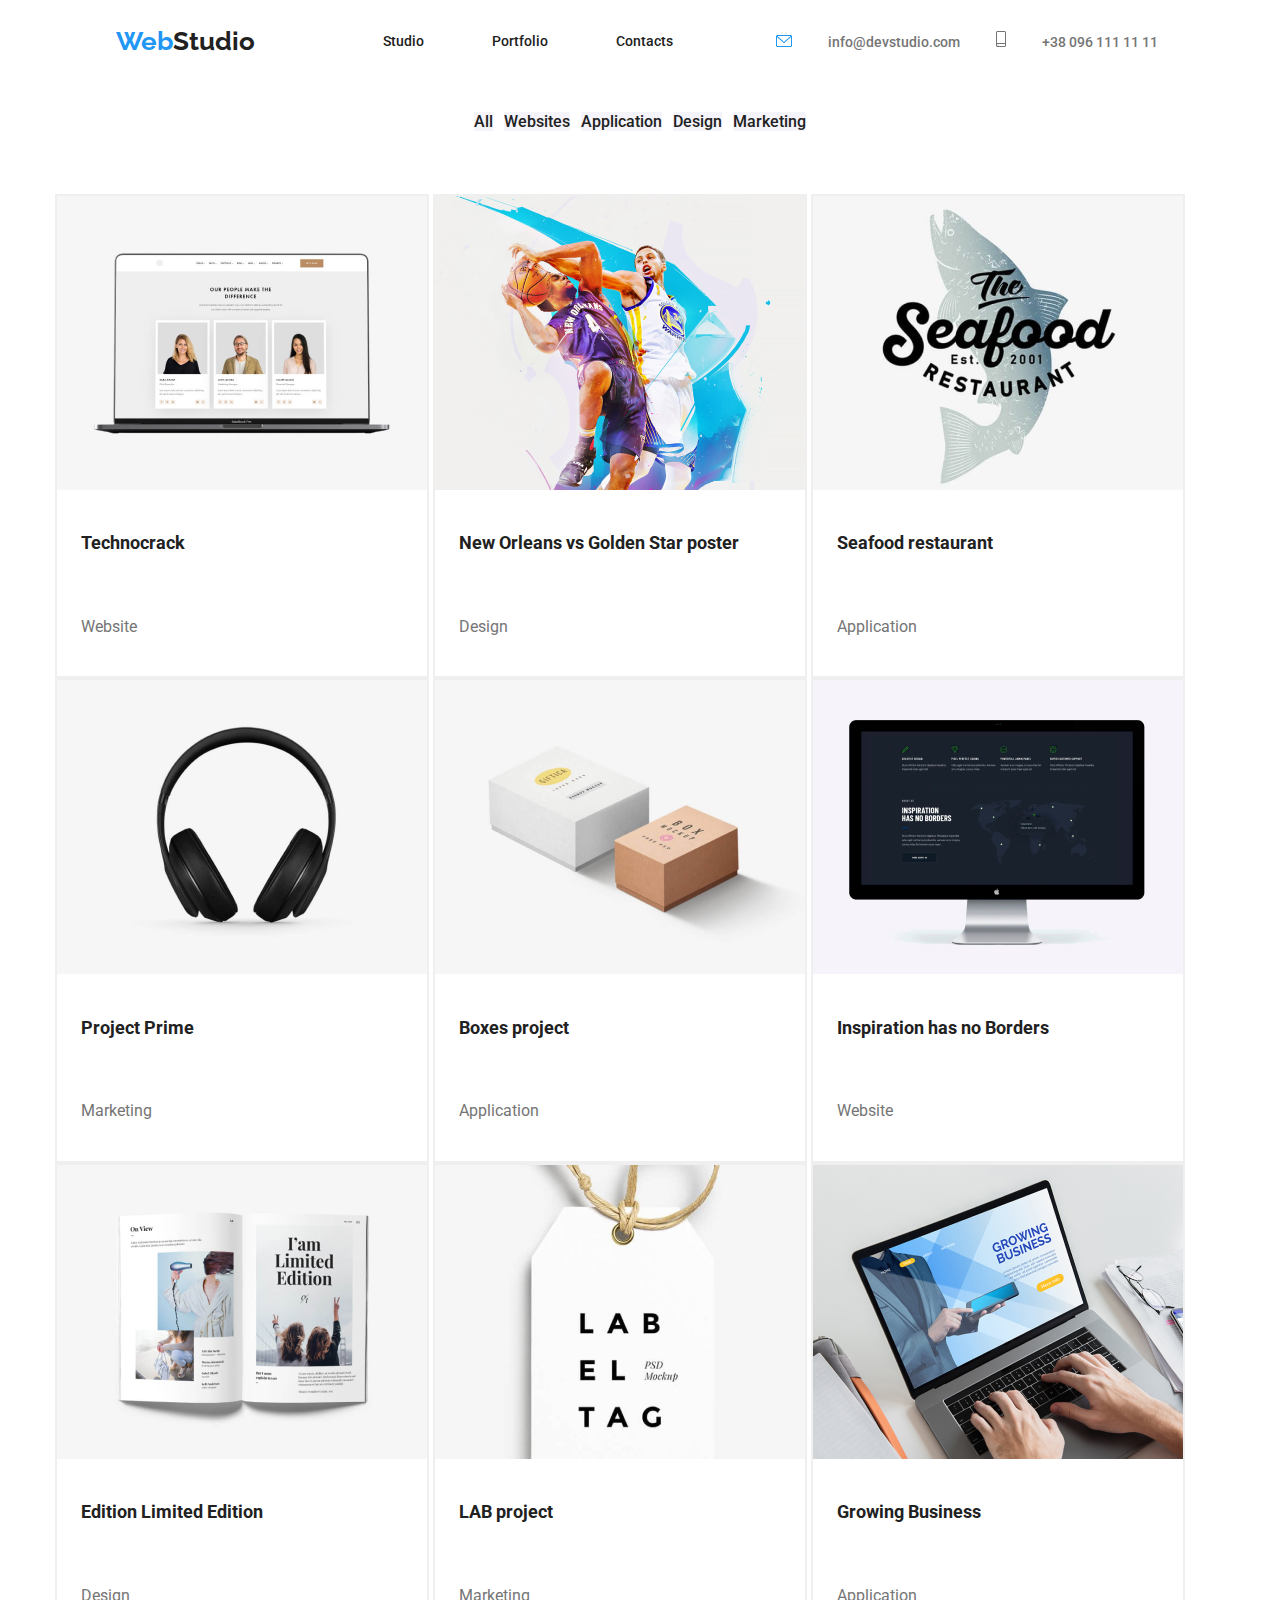
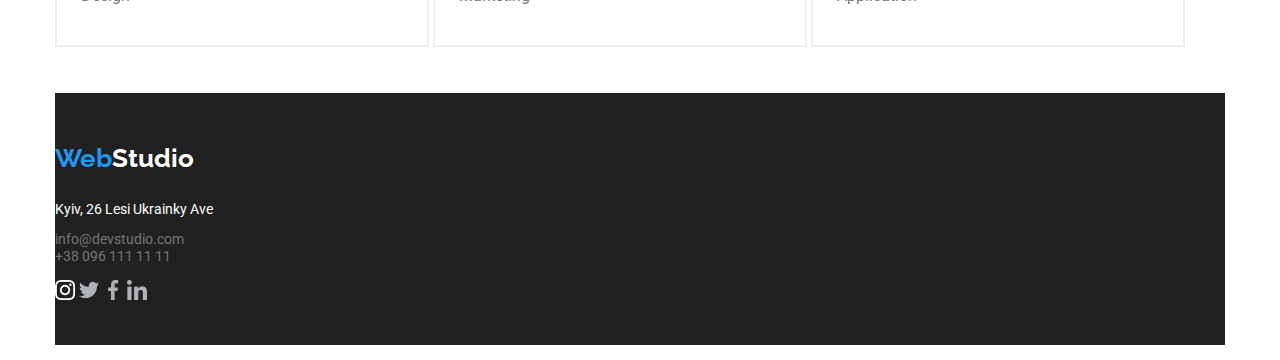
==== porfolio.html @ 320491c6 "updated" ====
<!DOCTYPE html>
<html lang="en">
    <head>
        <title>WebStudio</title>
        <link rel="stylesheet" href="https://cdnjs.cloudflare.com/ajax/libs/modern-normalize/2.0.0/modern-normalize.min.css">
        <link rel="stylesheet" href="./reset.css">
        <link rel="stylesheet" href="./style.css">
        <link rel="preconnect" href="https://fonts.googleapis.com">
        <link rel="preconnect" href="https://fonts.gstatic.com" crossorigin>
        <link href="https://fonts.googleapis.com/css2?family=Raleway:wght@700&family=Roboto:wght@500&display=swap" rel="stylesheet">
    </head>
    <body>
        <div class="container">
        <header class="header">
            <a href="./index.html" class="main-link">Web<span class="ingredient">Studio</span></a>
            <nav class="header-nav">
                <ul class="nav-list">
                    <li class="nav-item">
                        <a href="./index.html" class="nav-link">Studio</a>
                    </li>
                    <li class="nav-item">
                        <a href="./porfolio.html" class="nav-link">Portfolio</a>
                    </li>
                    <li class="nav-item">
                        <a href="#" class="nav-link">Contacts</a>
                    </li>
                </ul>
            </nav>
            <ul class="header-list">
                <li class="list-item">
                    <img src="./images/envelope(hover).png" alt="an envelope" class="info-image">
                    <a href="#" class="list-link">info@devstudio.com</a>
                </li>
                <li class="list-item"> 
                    <img src="./images/smartphone.png" alt="a smartphone" class="info-image">
                    <a href="#" class="list-link">+38 096 111 11 11</a>
                </li>
            </ul>
        </header>
    </div>
        <main class="gallery">
            <div class="container">
            <section class="gallery-section">
                <ul class="gallery-list">
                    <li class="gallery-item">
                        <a href="#" class="gallery-link">All</a>
                    </li>
                    <li class="gallery-item">
                        <a href="#" class="gallery-link">Websites</a>
                    </li>
                    <li class="gallery-item">
                        <a href="#" class="gallery-link">Application</a>
                    </li>
                    <li class="gallery-item">
                        <a href="#" class="gallery-link">Design</a>
                    </li>
                    <li class="gallery-item">
                        <a href="#" class="gallery-link">Marketing</a>
                    </li>
                </ul>
            </section>
        </div>
        <div class="container">
            <section class="second-gallery-section">
                <ul class="second-gallery-list">
                    <li class="second-gallery-item">
                    <img src="./images/img.jpg" alt="Technocrack" class="gallery-photo">
                    <h2 class="gallery-title">Technocrack</h2>
                    <p class="gallery-paragraph">Website</p>
                    </li>
                    <li class="second-gallery-item">
                    <img src="./images/img(1).jpg" alt="New Orleans vs Golden Star poster" class="gallery-photo">
                    <h2 class="gallery-title">New Orleans vs Golden Star poster</h2>
                    <p class="gallery-paragraph">Design</p>
                    </li>
                    <li class="second-gallery-item">
                    <img src="./images/img(2).jpg" alt="Seafood restaurant" class="gallery-photo">
                    <h2 class="gallery-title">Seafood restaurant</h2>
                    <p class="gallery-paragraph">Application</p>
                    </li>
                    <li class="second-gallery-item">
                        <img src="./images/img(3).jpg" alt="Project Prime" class="gallery-photo">
                        <h2 class="gallery-title">Project Prime</h2>
                        <p class="gallery-paragraph">Marketing</p>
                    </li>
                    <li class="second-gallery-item">
                        <img src="./images/img(4).jpg" alt="Boxes project" class="gallery-photo">
                        <h2 class="gallery-title">Boxes project</h2>
                        <p class="gallery-paragraph">Application</p>
                    </li>
                    <li class="second-gallery-item">
                        <img src="./images/img(5).jpg" alt="Inspiration has no Borders" class="gallery-photo">
                        <h2 class="gallery-title">Inspiration has no Borders</h2>
                        <p class="gallery-paragraph">Website</p>
                    </li>
                    <li class="second-gallery-item">
                        <img src="./images/img(6).jpg" alt="Edition Limited Edition" class="gallery-photo">
                        <h2 class="gallery-title">Edition Limited Edition</h2>
                        <p class="gallery-paragraph">Design</p>
                    </li>
                    <li class="second-gallery-item">
                        <img src="./images/img(7).jpg" alt="LAB project" class="gallery-photo">
                        <h2 class="gallery-title">LAB project</h2>
                        <p class="gallery-paragraph">Marketing</p>
                    </li>
                    <li class="second-gallery-item">
                        <img src="./images/img(8).jpg" alt="Growing Business" class="gallery-photo">
                        <h2 class="gallery-title">Growing Business</h2>
                        <p class="gallery-paragraph">Application</p>
                    </li>
                </ul>
            </section>
        </div>
        </main>
        <div class="container">
        <footer class="footer">
            <a href="#" class="main-footer-link"><span class="footer-ingredient">Web</span>Studio</a>
        <address class="footer-address">
        <ul class="footer-list">
            <li class="footer-item">
                <p class="footer-paragraph">Kyiv, 26 Lesi Ukrainky Ave</p>
            </li>
            <li class="footer-item">
                <a href="#" class="footer-link">info@devstudio.com</a>
            </li>
            <li class="footer-item">
                <a href="#" class="footer-link">+38 096 111 11 11</a>
            </li>
        </ul>
        </address> 
        <address class="footer-contact">
            <ul class="contact-list">
                <li class="contact-item">
                    <img src="./images/instagram2.png" alt="instagram" class="contact-image">
                </li>
                <li class="contact-item">
                    <img src="./images/twitter1.png" alt="twitter" class="contact-image">
                </li>
                <li class="contact-item">
                    <img src="./images/facebook1.png" alt="facebook" class="contact-image">
                </li>
                <li class="contact-item">
                    <img src="./images/linkedin1.png" alt="linkedin" class="contact-image">
                </li>
            </ul>
        </address>
    </footer>
</div>
</body>
</html>
---- style.css ----
:root{
    --main-text-color:#757575;
    --titles-color:#212121;
    --accent-color:#2196F3;
    --footer-background:#2196F3;
    --section-background:#F5F4FA;
    --white-text-color: #ffffff;

}
.container{
    width: 1200px;
    margin: 0 auto;
    padding: 15px;
}
.header {
    background-color: var(--white-text-color);
    display: flex;
    justify-content: space-around;
    align-items: center;  
}
body{
    font-family: 'Roboto';
}
li{
    display: inline-block;
}
.main-link {
    color: var(--accent-color);
    font-family: 'Raleway';
    font-size: 26px;
    font-style: normal;
    font-weight: 700;
    line-height: 1.3px;
    padding: 25px;
}
.ingredient {
    color: var(--titles-color);
    
}
.nav-item{
    display: inline-block;
}
.nav-link{
    color: var(--titles-color);
    font-family: 'Roboto';
    font-size: 14px;
    font-style: normal;
    font-weight: 500;
    line-height: 1.3px;
    padding: 32px;
}
.nav-link:hover{
    color: var(--accent-color);
}
.list-item{
    display: inline-block;
}
.list-link{
    color: var(--main-text-color);
    font-family: 'Roboto';
    font-size: 14px;
    font-style: normal;
    font-weight: 500;
    padding: 32px;
}
.list-link:hover{
    color: var(--accent-color);
}
.section-solution{
    background: var(--titles-color);
    padding-bottom: 280px;
    margin: 0 auto;
}
.solutions-title{
    color: var(--white-text-color);
    font-family: 'Roboto';
    font-size: 44px;
    font-weight: 900;
    text-transform: uppercase;
    padding-top: 200px;
    text-align: center;
    align-items: center;

}
.solutions-button{
    display: block;
    background-color: var(--accent-color);
    color: var(--white-text-color);
    width: 250px;
    height: 60px;
    padding: 20px 20px;
    font-size: 16px;
    font-family: 'Roboto';
    margin: 30px auto; 
    text-align: center;
    border: none;
    border-radius: 4px;
}

.solution-list{
    padding-top: 94px; 
    padding-bottom: 94px;
}
.solution-item{
    padding-left: 30px;
    width: 270px;
}
.detail-title{
    font-family: 'Roboto';
    font-size: 14px;
    font-style: normal;
    font-weight: 700;
    text-transform: uppercase;
}
.detail-paragraph{
    color: var(--main-text-color);
    font-family: 'Roboto';
    font-size: 14px;
    font-style: normal;
    font-weight: 400;
}
.title-doing {
    color: var(--titles-color);
    display: flex;
    justify-content: center;
    font-family: 'Roboto';
    font-size: 36px;
    font-style: normal;
    font-weight: 700;
    line-height: normal;
    padding: 95px;
}
.doing-image{
    width: 370px;
    padding-left: 30px;
}
.team-section {
    font-family: 'Roboto';
    font-size: 36px;
    font-style: normal;
    font-weight: 700;
    line-height: 1.3px;
    padding-top: 94px;
    padding-bottom: 94px;
    background-color: var(--section-background);
}
.team-item{
    background-color: var(--white-text-color);
    height: 368px;
    width: 270px;
    border-radius: 10px;
}
/*In the layout there's no icons so I don't know what to do with it*/
.team-title{
    text-align: center;
    padding-bottom: 50px;
}
.member-title{
    text-align: center;
    color: var(--titles-color);
    font-family: 'Roboto';
    font-size: 16px;
    font-weight: 400;
    padding-top: 30px;
    padding-bottom: 10px;
}
.team-paragraph{
    color: var(--main-text-color);
    text-align: center;
    font-family: 'Roboto';
    font-size: 14px;
    font-style: normal;
    font-weight: 400;
    padding-bottom: 10px;
}
.team-image{
    width: 270px;
}
.section-customer{
    padding-top: 94px;
    padding-bottom: 94px;
}
.customer-title{
    text-align: center;
    font-size: 36px;
    padding-bottom: 50px;
}
.customer-list{
    display: flex;
    justify-content: center;
    gap: 90px;
    /*I don't know how to measure gap because there's no on the layout*/
}
.gallery-list{
    display: flex;
    justify-content: center;
    gap: 11px;
}
.gallery-link{
    color: var(--titles-color);
    text-align: center;
    font-family: Roboto;
    font-size: 16px;
    font-style: normal;
    font-weight: 500;
    background-color: var(--section-background);
}
.gallery-link:hover{
    color: var(--white-text-color);
    background-color: var(--accent-color);
}
.gallery-title{
    color: var(--titles-color);
    font-family: 'Roboto';
    font-size: 18px;
    font-style: normal;
    font-weight: 700;
    padding: 24px;
}
.gallery-paragraph{
    color: var(--main-text-color);
    font-family: 'Roboto';
    font-size: 16px;
    font-style: normal;
    font-weight: 400;
    padding: 24px;
}
.second-gallery-section{
    flex-basis: calc((100% - 90px) /3);
    /*I don't know why it don't work properly:(*/
}
.second-gallery-item{
    border: 2px solid #EEEE;
    
}
.footer{
    background: var(--titles-color);
    height: 252px;
    padding: 60px 0;
}
.main-footer-link{
    color: var(--white-text-color);
    font-family: 'Raleway';
    font-size: 26px;
    font-style: normal;
    font-weight: 700;
    line-height: 1.3px;
    text-decoration: none;
}
.footer-ingredient{
    color: var(--accent-color);
    font-family: 'Raleway';
    font-size: 26px;
    font-style: normal;
    font-weight: 700;
    line-height: 1.3px;
}
.footer-item{
    display: flex;
    flex-direction: column;
    color: var(--white-text-color);
    font-family: 'Roboto';
    font-size: 14px;
    font-style: normal;
    font-weight: 400;
}
.footer-link{
    color:var(--main-text-color);
}
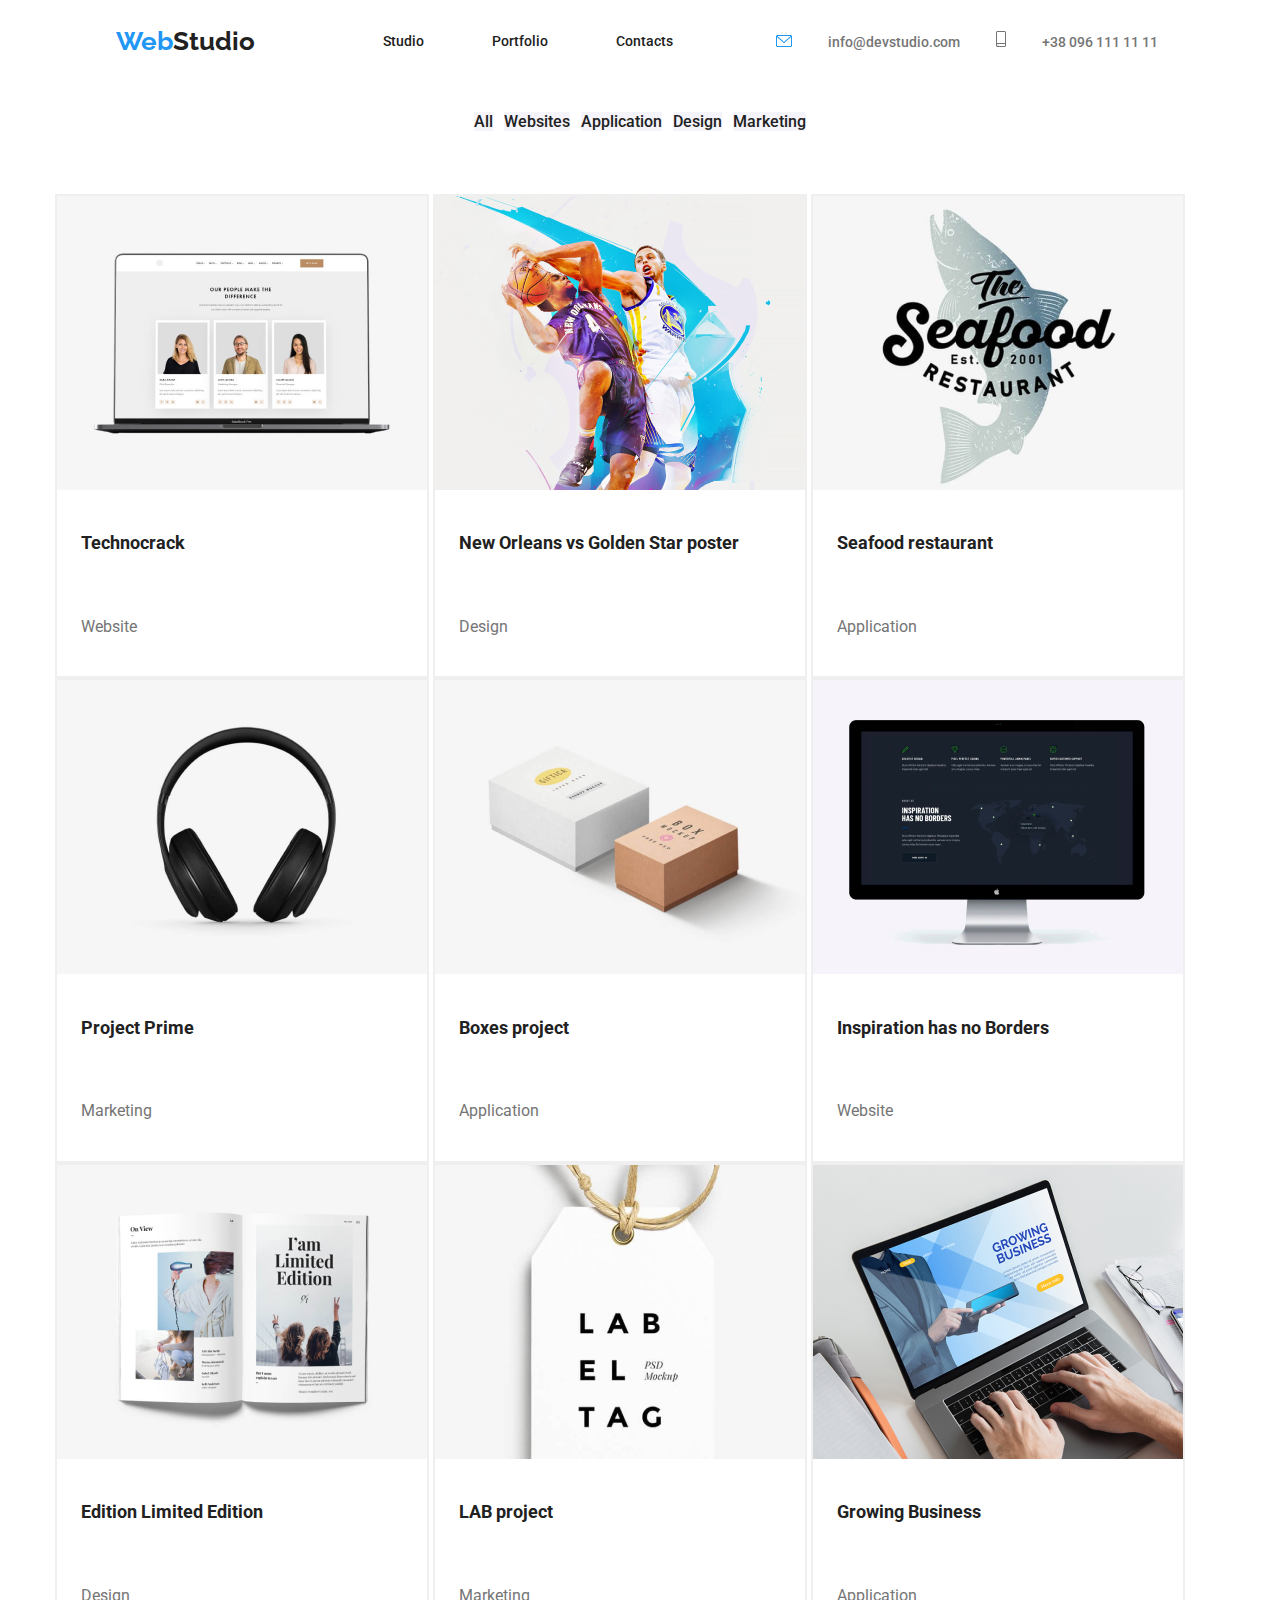
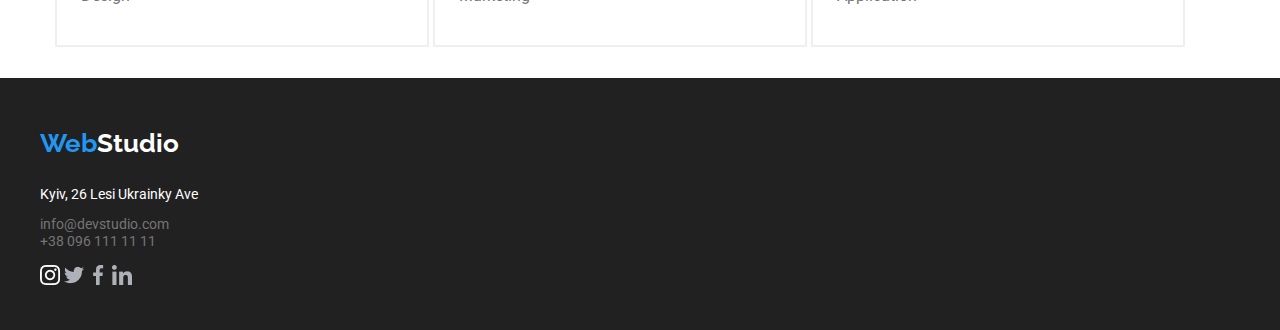
==== commit 5b0e105f: "updated" ====
--- a/porfolio.html
+++ b/porfolio.html
@@ -10,8 +10,8 @@
         <link href="https://fonts.googleapis.com/css2?family=Raleway:wght@700&family=Roboto:wght@500&display=swap" rel="stylesheet">
     </head>
     <body>
-        <div class="container">
         <header class="header">
+            <div class="container">
             <a href="./index.html" class="main-link">Web<span class="ingredient">Studio</span></a>
             <nav class="header-nav">
                 <ul class="nav-list">
@@ -36,11 +36,11 @@
                     <a href="#" class="list-link">+38 096 111 11 11</a>
                 </li>
             </ul>
+        </div>
         </header>
-    </div>
         <main class="gallery">
-            <div class="container">
             <section class="gallery-section">
+                <div class="container">
                 <ul class="gallery-list">
                     <li class="gallery-item">
                         <a href="#" class="gallery-link">All</a>
@@ -58,10 +58,10 @@
                         <a href="#" class="gallery-link">Marketing</a>
                     </li>
                 </ul>
+            </div>
             </section>
-        </div>
-        <div class="container">
             <section class="second-gallery-section">
+                <div class="container">
                 <ul class="second-gallery-list">
                     <li class="second-gallery-item">
                     <img src="./images/img.jpg" alt="Technocrack" class="gallery-photo">
@@ -109,11 +109,11 @@
                         <p class="gallery-paragraph">Application</p>
                     </li>
                 </ul>
+            </div>
             </section>
-        </div>
         </main>
-        <div class="container">
         <footer class="footer">
+            <div class="container">
             <a href="#" class="main-footer-link"><span class="footer-ingredient">Web</span>Studio</a>
         <address class="footer-address">
         <ul class="footer-list">
@@ -144,7 +144,7 @@
                 </li>
             </ul>
         </address>
+    </div>
     </footer>
-</div>
 </body>
 </html>--- a/style.css
+++ b/style.css
@@ -12,7 +12,7 @@
     margin: 0 auto;
     padding: 15px;
 }
-.header {
+.header>.container{
     background-color: var(--white-text-color);
     display: flex;
     justify-content: space-around;
@@ -98,12 +98,14 @@
 }
 
 .solution-list{
+    display: flex;
+    justify-content: center;
     padding-top: 94px; 
     padding-bottom: 94px;
 }
 .solution-item{
-    padding-left: 30px;
-    width: 270px;
+    flex-basis: 270px;
+
 }
 .detail-title{
     font-family: 'Roboto';
@@ -235,6 +237,8 @@
 }
 .footer{
     background: var(--titles-color);
+}
+.footer>.container{
     height: 252px;
     padding: 60px 0;
 }
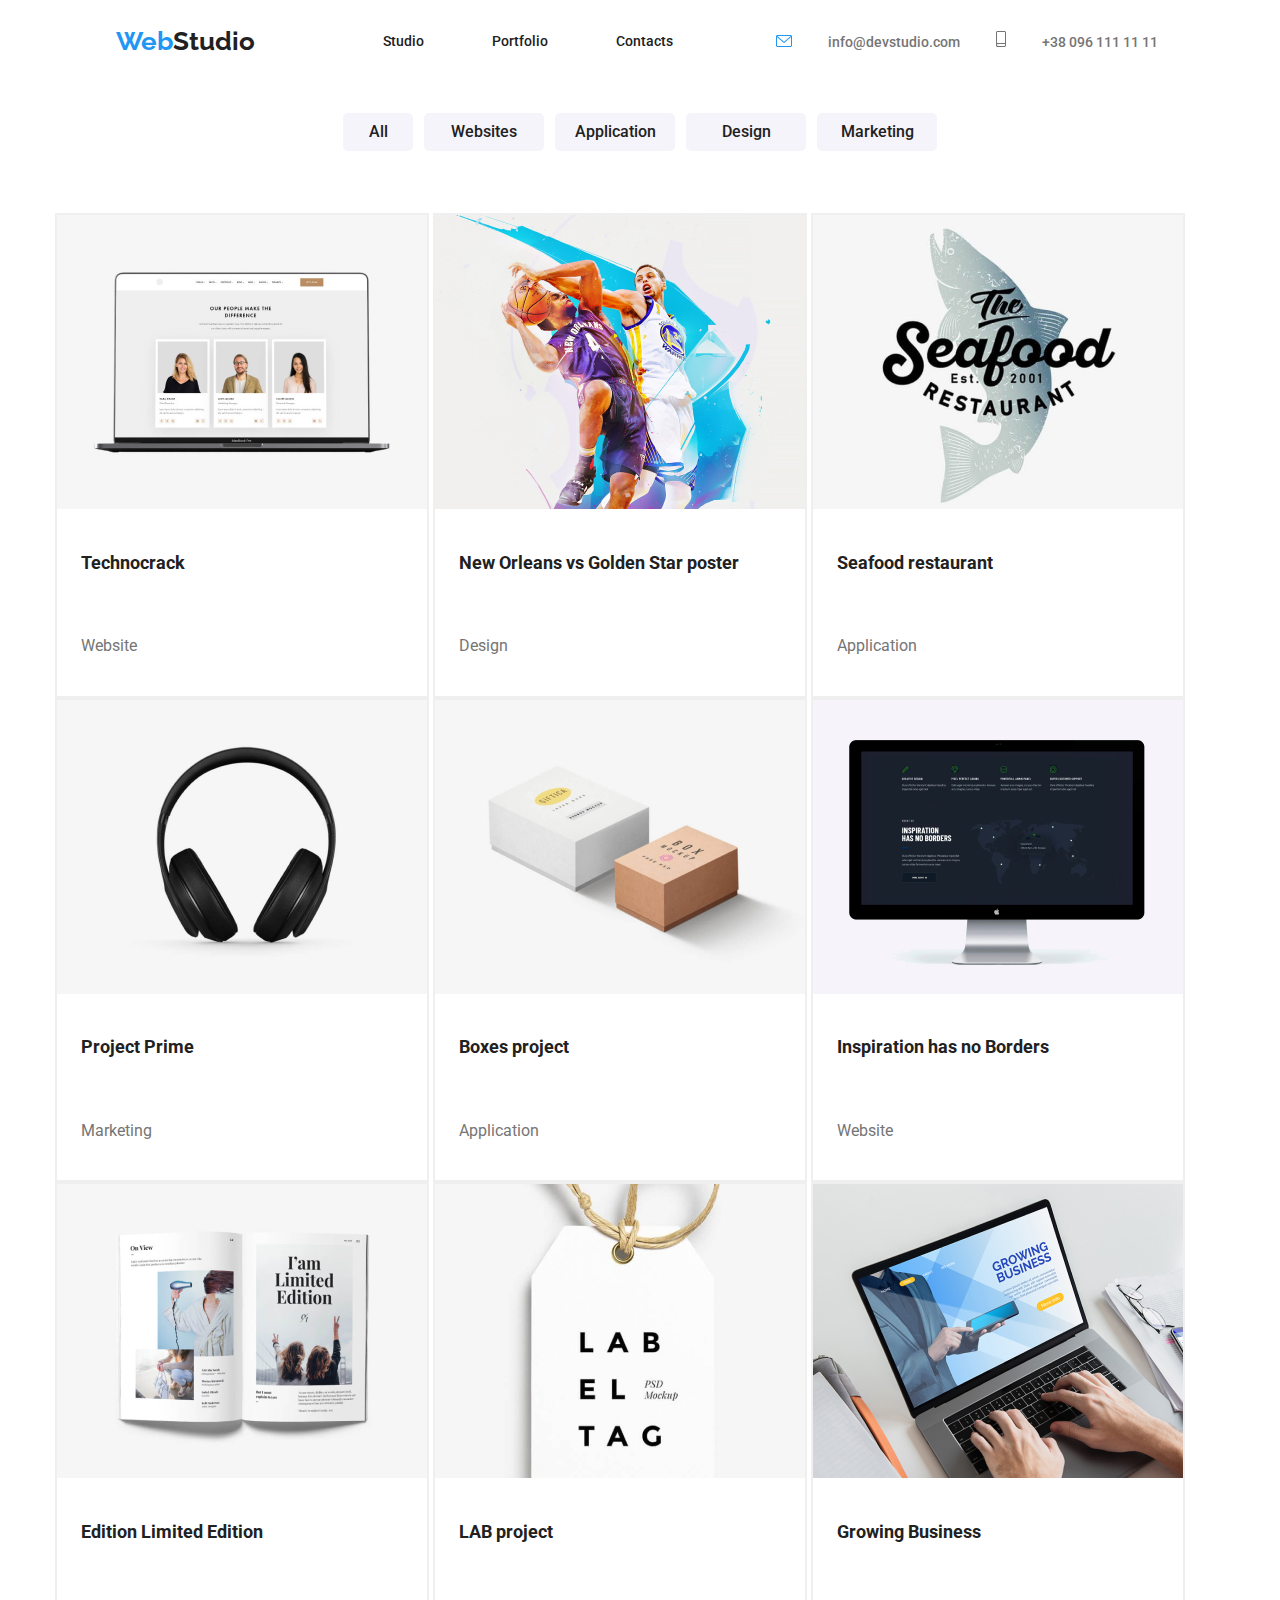
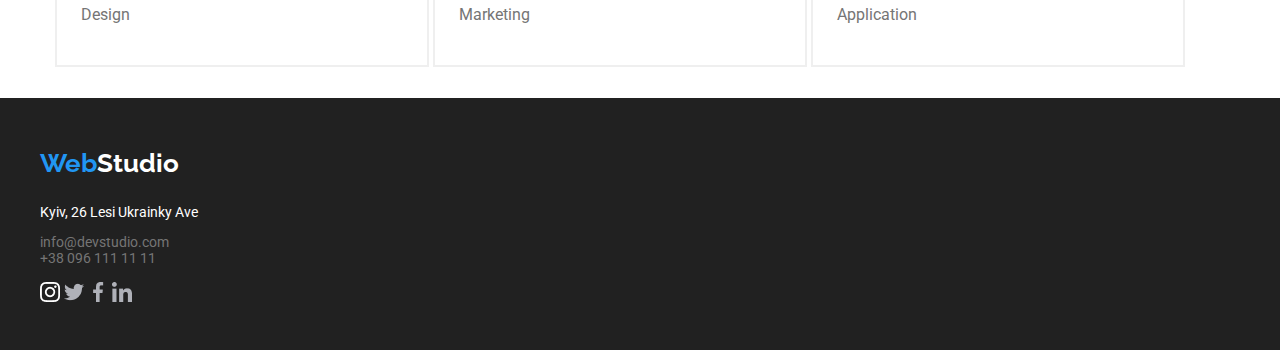
==== commit b581919d: "updated" ====
--- a/porfolio.html
+++ b/porfolio.html
@@ -42,7 +42,7 @@
             <section class="gallery-section">
                 <div class="container">
                 <ul class="gallery-list">
-                    <li class="gallery-item">
+                    <li class="gallery-item-all">
                         <a href="#" class="gallery-link">All</a>
                     </li>
                     <li class="gallery-item">
--- a/style.css
+++ b/style.css
@@ -133,6 +133,8 @@
     padding: 95px;
 }
 .doing-image{
+    display: flex;
+    justify-content: center;
     width: 370px;
     padding-left: 30px;
 }
@@ -145,6 +147,10 @@
     padding-top: 94px;
     padding-bottom: 94px;
     background-color: var(--section-background);
+}
+.team-list{
+    display: flex;
+    justify-content: space-around;
 }
 .team-item{
     background-color: var(--white-text-color);
@@ -198,18 +204,40 @@
     justify-content: center;
     gap: 11px;
 }
+.gallery-item-all{
+    display: flex;
+    justify-content: center;
+    align-items: center;
+    width: 70px;
+    height: 38px;
+    background-color: var(--section-background);
+    border-radius: 5px;
+}
+.gallery-item-all:hover{
+    color: var(--white-text-color);
+    background-color: var(--accent-color);
+}
+.gallery-item{
+    display: flex;
+    justify-content: center;
+    align-items: center;
+    width: 120px;
+    height: 38px;
+    border-radius: 5px;
+    background-color: var(--section-background);
+}
+.gallery-item:hover{
+    background-color: var(--accent-color);
+}
 .gallery-link{
     color: var(--titles-color);
-    text-align: center;
     font-family: Roboto;
     font-size: 16px;
     font-style: normal;
     font-weight: 500;
-    background-color: var(--section-background);
 }
 .gallery-link:hover{
     color: var(--white-text-color);
-    background-color: var(--accent-color);
 }
 .gallery-title{
     color: var(--titles-color);
@@ -229,7 +257,6 @@
 }
 .second-gallery-section{
     flex-basis: calc((100% - 90px) /3);
-    /*I don't know why it don't work properly:(*/
 }
 .second-gallery-item{
     border: 2px solid #EEEE;
@@ -259,7 +286,7 @@
     font-weight: 700;
     line-height: 1.3px;
 }
-.footer-item{
+.footer-list{
     display: flex;
     flex-direction: column;
     color: var(--white-text-color);
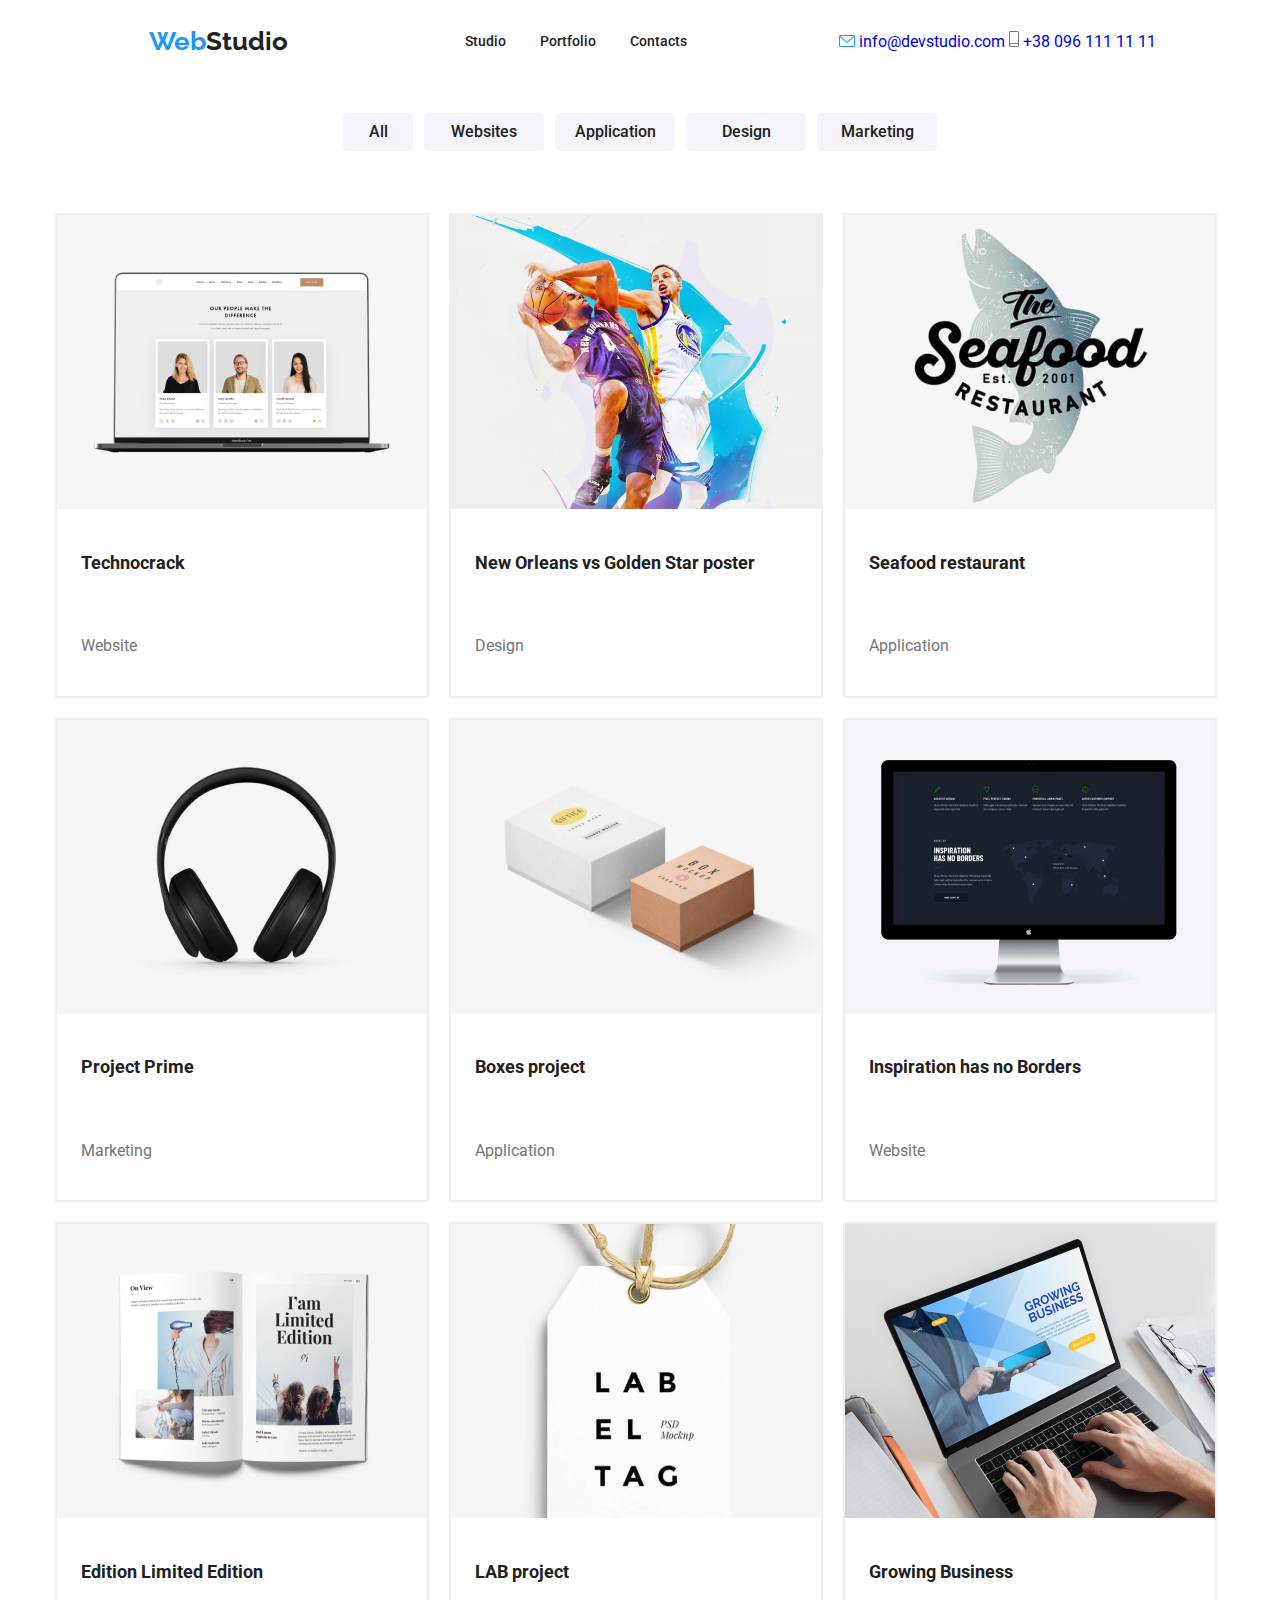
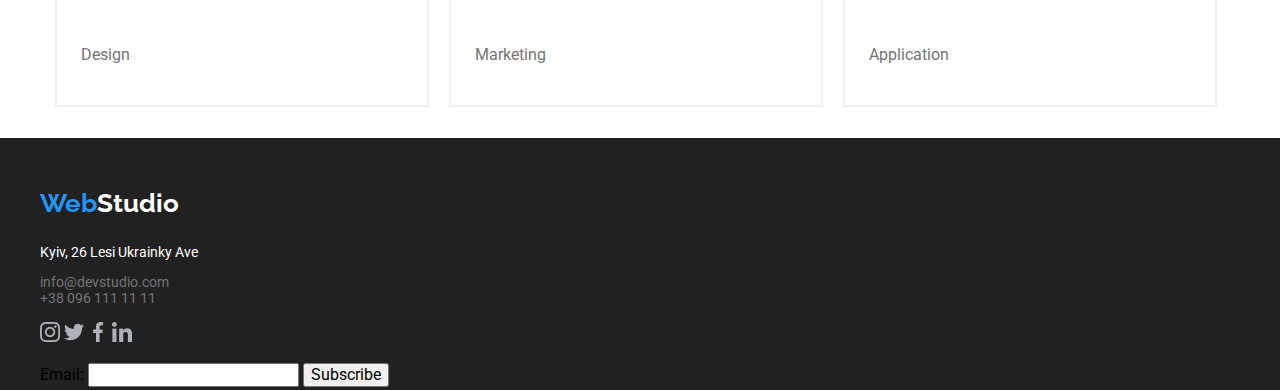
==== commit fba10458: "updated" ====
--- a/porfolio.html
+++ b/porfolio.html
@@ -144,6 +144,11 @@
                 </li>
             </ul>
         </address>
+        <form action="submit" class="email-form">
+            <label for="email" class="email">Email:</label>
+            <input type="email" id="email" name="email" required>
+            <button type="submit" class="submit-button">Subscribe</button>
+          </form>
     </div>
     </footer>
 </body>
--- a/style.css
+++ b/style.css
@@ -47,7 +47,7 @@
     font-style: normal;
     font-weight: 500;
     line-height: 1.3px;
-    padding: 32px;
+    padding: 15px;
 }
 .nav-link:hover{
     color: var(--accent-color);
@@ -55,19 +55,54 @@
 .list-item{
     display: inline-block;
 }
-.list-link{
+.list-link-email{
+    display: flex;
+    justify-content: end;
     color: var(--main-text-color);
     font-family: 'Roboto';
     font-size: 14px;
     font-style: normal;
     font-weight: 500;
-    padding: 32px;
-}
-.list-link:hover{
+    padding: 30px;
+}
+.list-link-email::before{
+    content: "";
+    display: block;
+    height: 12px;
+    width: 16px;
+    background-image: url(./images/envelope\(hover\).png);
+    background-size: contain;
+    background-repeat: no-repeat;
+    margin-right: 5px;
+}
+.list-link-number{
+    display: flex;
+    justify-content: end;
+    color: var(--main-text-color);
+    font-family: 'Roboto';
+    font-size: 14px;
+    font-style: normal;
+    font-weight: 500;
+    padding: 30px;
+}
+.list-link-number::before{
+    content: "";
+    display: block;
+    width: 16px;
+    background-image: url(./images/smartphone.png);
+    background-size: contain;
+    background-repeat: no-repeat;
+    margin-right: 5px;
+}
+.list-link-number:hover{
     color: var(--accent-color);
 }
+.list-link-email:hover{
+    color: var(--accent-color);
+}
 .section-solution{
-    background: var(--titles-color);
+    background-image: url(./images/Img.png);
+    background-repeat: no-repeat;
     padding-bottom: 280px;
     margin: 0 auto;
 }
@@ -100,19 +135,83 @@
 .solution-list{
     display: flex;
     justify-content: center;
-    padding-top: 94px; 
-    padding-bottom: 94px;
+    padding-top: 10px; 
+    padding-bottom: 45px;
 }
 .solution-item{
     flex-basis: 270px;
-
-}
-.detail-title{
+}
+.detail-title-one{
     font-family: 'Roboto';
     font-size: 14px;
     font-style: normal;
     font-weight: 700;
     text-transform: uppercase;
+}
+.detail-title-one::before{
+    content: "";
+    display: block;
+    background-image: url(./images/antenna1.png);
+    background-position: center;
+    width: 250px;
+    height: 120px;
+    background-color: var(--section-background);
+    background-size: 70px;
+    background-repeat: no-repeat;
+}
+.detail-title-two{
+    font-family: 'Roboto';
+    font-size: 14px;
+    font-style: normal;
+    font-weight: 700;
+    text-transform: uppercase;
+}
+.detail-title-two::before{
+    content: "";
+    display: block;
+    background-image: url(./images/clock1.png);
+    background-position: center;
+    width: 250px;
+    height: 120px;
+    background-color: var(--section-background);
+    background-size: 70px;
+    background-repeat: no-repeat;
+}
+.detail-title-three{
+    font-family: 'Roboto';
+    font-size: 14px;
+    font-style: normal;
+    font-weight: 700;
+    text-transform: uppercase;
+}
+.detail-title-three::before{
+    content: "";
+    display: block;
+    background-image: url(./images/diagram1.png);
+    background-position: center;
+    width: 250px;
+    height: 120px;
+    background-color: var(--section-background);
+    background-size: 70px;
+    background-repeat: no-repeat;
+}
+.detail-title-four{
+    font-family: 'Roboto';
+    font-size: 14px;
+    font-style: normal;
+    font-weight: 700;
+    text-transform: uppercase;
+}
+.detail-title-four::before{
+    content: "";
+    display: block;
+    background-image: url(./images/astronaut1.png);
+    background-position: center;
+    width: 250px;
+    height: 120px;
+    background-color: var(--section-background);
+    background-size: 70px;
+    background-repeat: no-repeat;
 }
 .detail-paragraph{
     color: var(--main-text-color);
@@ -154,7 +253,7 @@
 }
 .team-item{
     background-color: var(--white-text-color);
-    height: 368px;
+    height: 428px;
     width: 270px;
     border-radius: 10px;
 }
@@ -184,6 +283,15 @@
 .team-image{
     width: 270px;
 }
+.link-icon{
+    display: flex;
+    justify-content: center;
+    gap: 20px;
+    padding-top: 15px;
+}
+.icon:hover{
+    background-color: var(--accent-color);
+}
 .section-customer{
     padding-top: 94px;
     padding-bottom: 94px;
@@ -197,7 +305,6 @@
     display: flex;
     justify-content: center;
     gap: 90px;
-    /*I don't know how to measure gap because there's no on the layout*/
 }
 .gallery-list{
     display: flex;
@@ -221,17 +328,17 @@
     display: flex;
     justify-content: center;
     align-items: center;
+    border-radius: 5px;
+    background-color: var(--section-background);
     width: 120px;
     height: 38px;
-    border-radius: 5px;
-    background-color: var(--section-background);
 }
 .gallery-item:hover{
     background-color: var(--accent-color);
 }
 .gallery-link{
     color: var(--titles-color);
-    font-family: Roboto;
+    font-family: 'Roboto';
     font-size: 16px;
     font-style: normal;
     font-weight: 500;
@@ -255,10 +362,13 @@
     font-weight: 400;
     padding: 24px;
 }
-.second-gallery-section{
-    flex-basis: calc((100% - 90px) /3);
+.second-gallery-list{
+    display: flex;
+    flex-wrap: wrap;
+    gap: 20px;
 }
 .second-gallery-item{
+    flex-basis: calc((100% - 60px) /3);
     border: 2px solid #EEEE;
     
 }
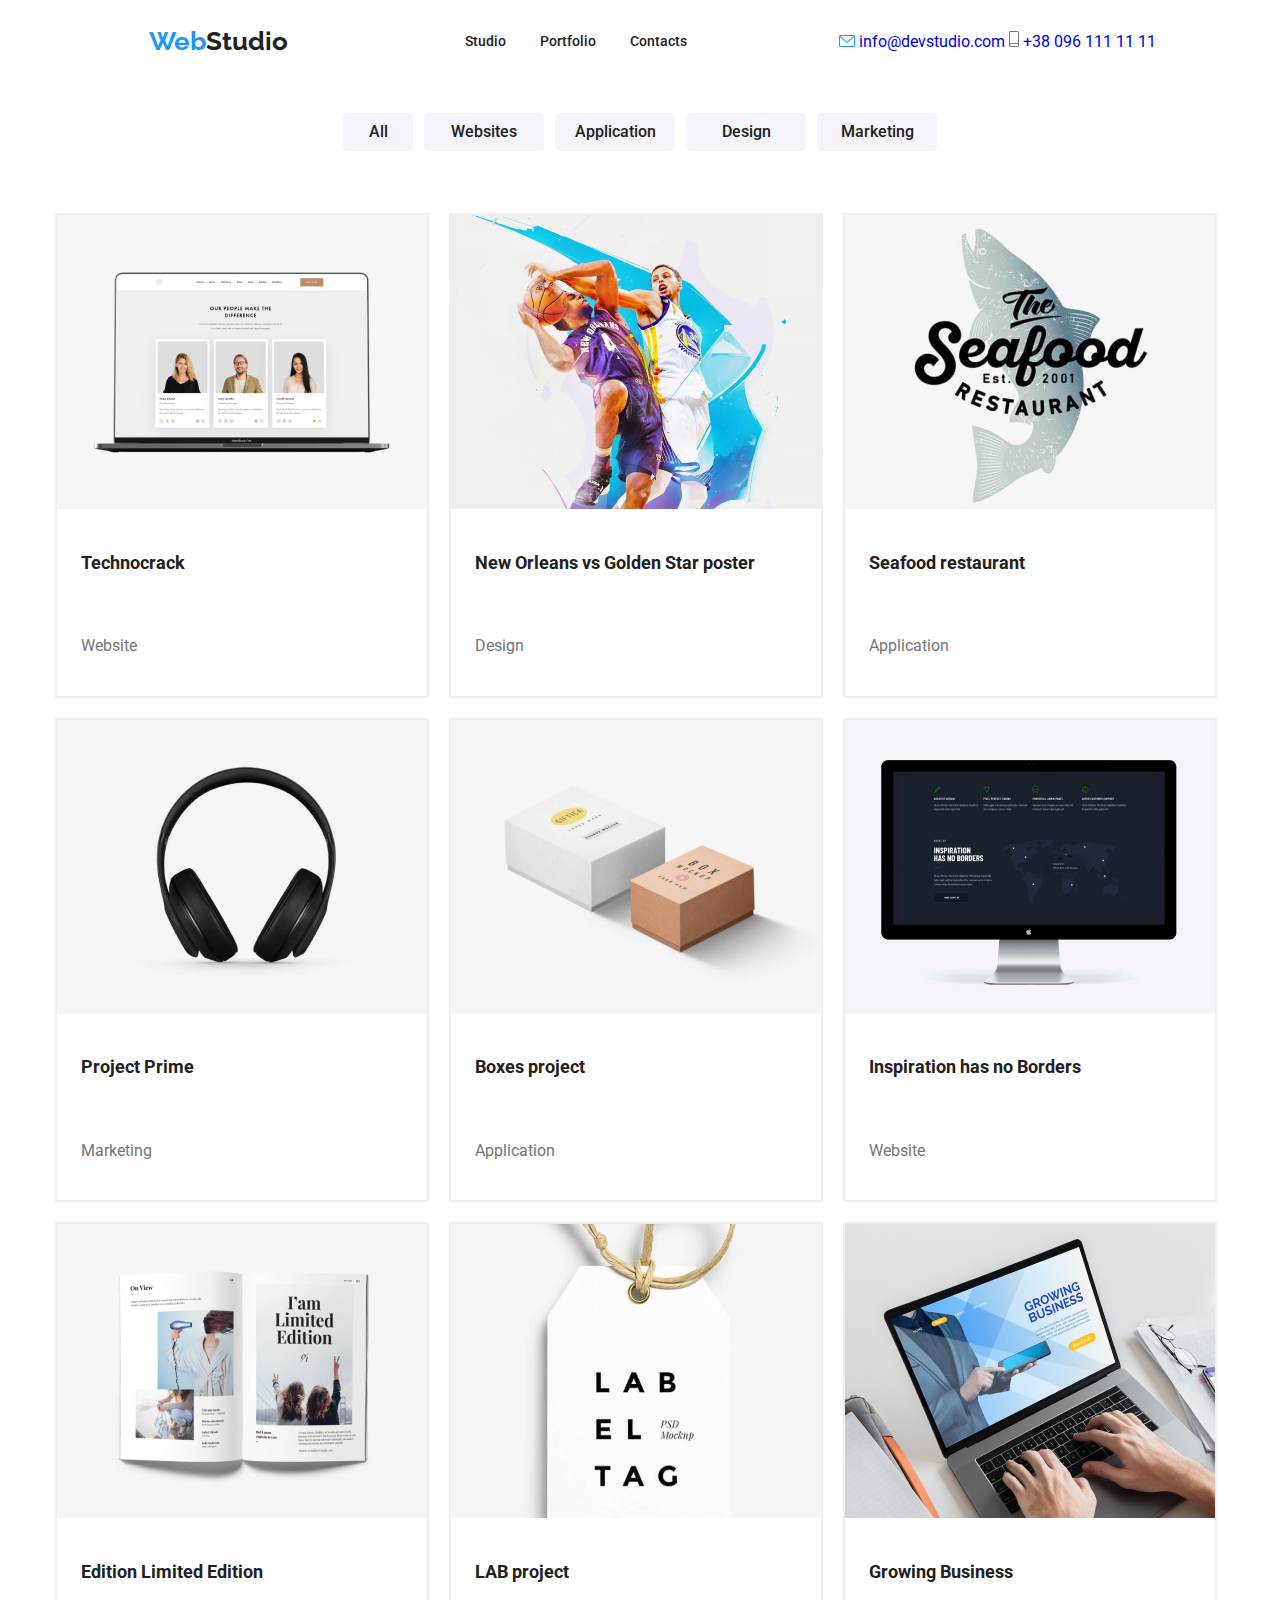
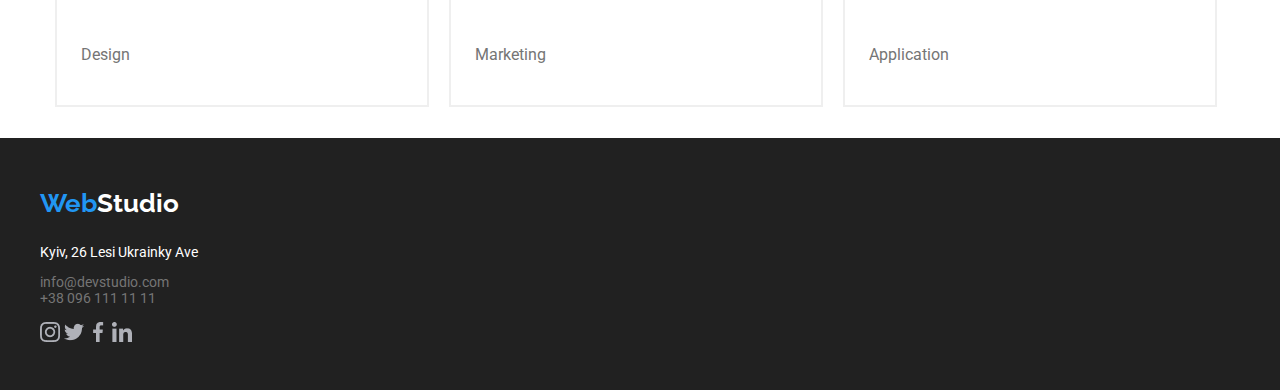
==== commit ac0e1e74: "updated" ====
--- a/porfolio.html
+++ b/porfolio.html
@@ -144,11 +144,11 @@
                 </li>
             </ul>
         </address>
-        <form action="submit" class="email-form">
+        <!--<form action="submit" class="email-form">
             <label for="email" class="email">Email:</label>
             <input type="email" id="email" name="email" required>
             <button type="submit" class="submit-button">Subscribe</button>
-          </form>
+          </form>-->
     </div>
     </footer>
 </body>
--- a/style.css
+++ b/style.css
@@ -256,8 +256,13 @@
     height: 428px;
     width: 270px;
     border-radius: 10px;
-}
-/*In the layout there's no icons so I don't know what to do with it*/
+    
+}
+.team-item:hover{
+    box-shadow: 2px 5px 11px 0px rgba(0,0,0,0.75);
+    -webkit-box-shadow: 2px 5px 11px 0px rgba(0,0,0,0.75);
+    -moz-box-shadow: 2px 5px 11px 0px rgba(0,0,0,0.75);
+}
 .team-title{
     text-align: center;
     padding-bottom: 50px;
@@ -288,6 +293,9 @@
     justify-content: center;
     gap: 20px;
     padding-top: 15px;
+}
+.icon{
+    background-color: var(--white-text-color);
 }
 .icon:hover{
     background-color: var(--accent-color);
@@ -304,7 +312,16 @@
 .customer-list{
     display: flex;
     justify-content: center;
-    gap: 90px;
+    gap: 30px;
+}
+.customer-item{
+    display: flex;
+    justify-content: center;
+    align-items: center;
+    width: 170px;
+    height: 92px;
+    border: 2px solid var(--main-text-color);
+    border-radius: 3px;
 }
 .gallery-list{
     display: flex;
@@ -405,6 +422,15 @@
     font-style: normal;
     font-weight: 400;
 }
+/*.email-form{
+    display: flex;
+    justify-content: end;
+    color: var(--white-text-color);
+    font-family: 'Roboto';
+    font-size: 14px;
+    font-style: normal;
+    font-weight: 400;
+}*/
 .footer-link{
     color:var(--main-text-color);
 } 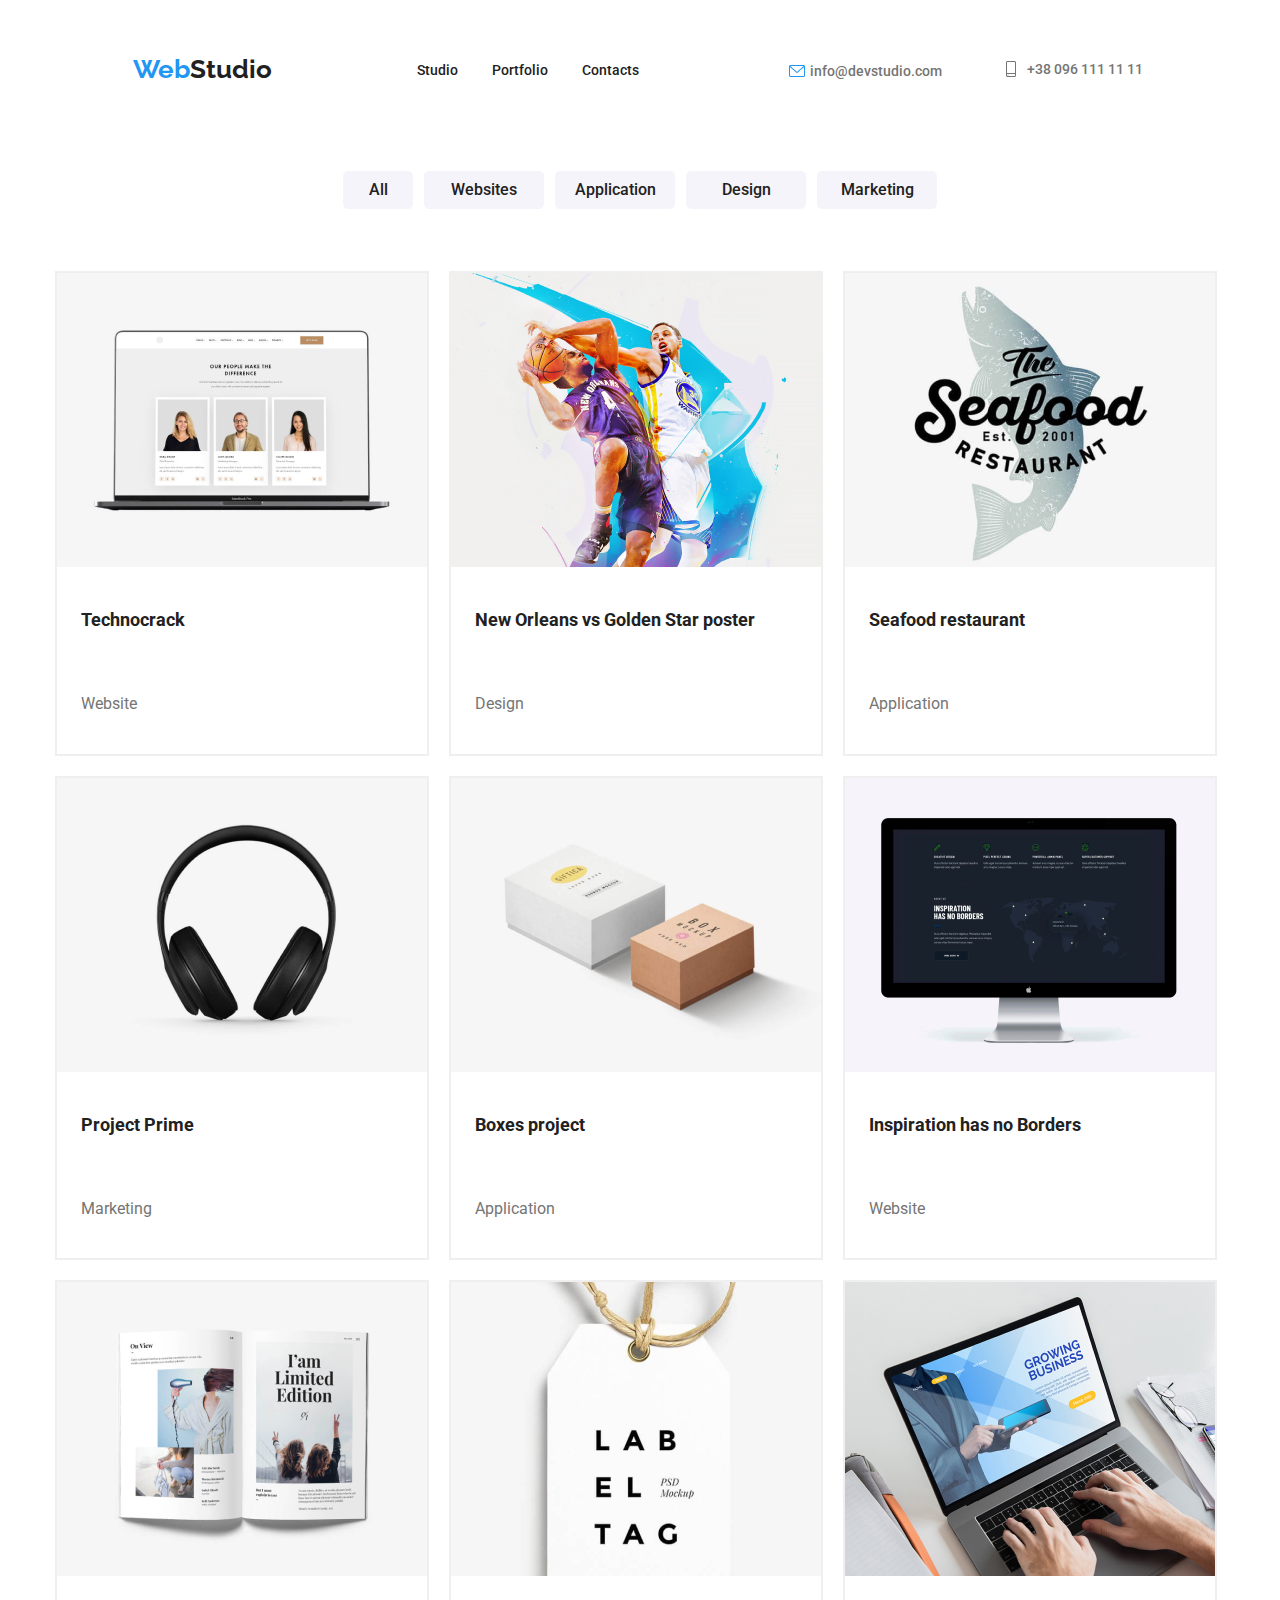
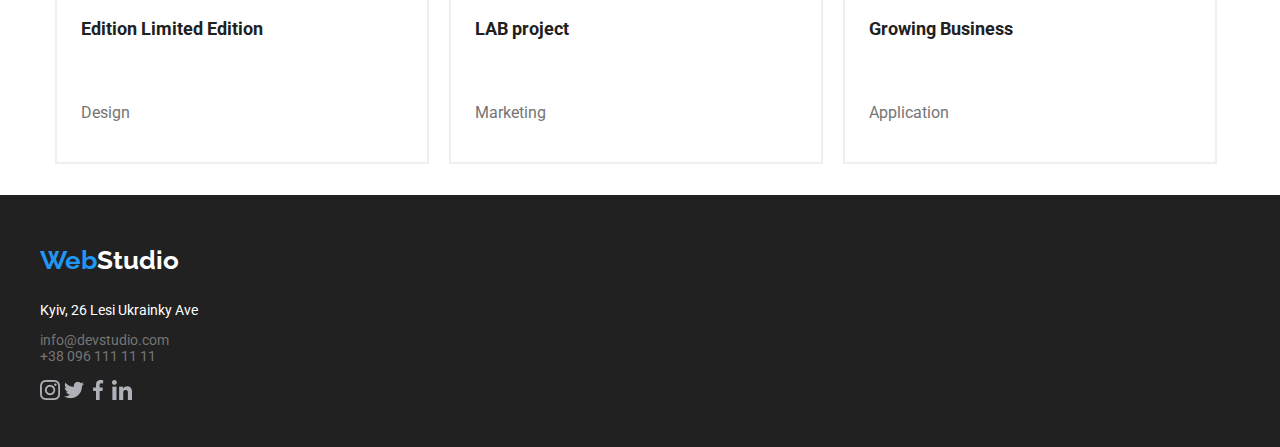
==== commit b90a65f1: "updated" ====
--- a/porfolio.html
+++ b/porfolio.html
@@ -28,12 +28,11 @@
             </nav>
             <ul class="header-list">
                 <li class="list-item">
-                    <img src="./images/envelope(hover).png" alt="an envelope" class="info-image">
-                    <a href="#" class="list-link">info@devstudio.com</a>
+                    <a href="#" class="list-link-email">info@devstudio.com</a>
                 </li>
                 <li class="list-item"> 
-                    <img src="./images/smartphone.png" alt="a smartphone" class="info-image">
-                    <a href="#" class="list-link">+38 096 111 11 11</a>
+
+                    <a href="#" class="list-link-number">+38 096 111 11 11</a>
                 </li>
             </ul>
         </div>
--- a/style.css
+++ b/style.css
@@ -54,6 +54,7 @@
 }
 .list-item{
     display: inline-block;
+   
 }
 .list-link-email{
     display: flex;
@@ -64,6 +65,7 @@
     font-style: normal;
     font-weight: 500;
     padding: 30px;
+    align-items: center;
 }
 .list-link-email::before{
     content: "";
@@ -74,6 +76,7 @@
     background-size: contain;
     background-repeat: no-repeat;
     margin-right: 5px;
+    
 }
 .list-link-number{
     display: flex;
@@ -101,9 +104,10 @@
     color: var(--accent-color);
 }
 .section-solution{
-    background-image: url(./images/Img.png);
-    background-repeat: no-repeat;
-    padding-bottom: 280px;
+    background-image: linear-gradient(0deg, rgba(88,204,72,0.14618347338935578) 0%, rgba(227,222,61,0.0985644257703081) 100%), url(./images/Img.png);
+    background-repeat: no-repeat;
+    background-size: cover;
+    padding-bottom: 160px;
     margin: 0 auto;
 }
 .solutions-title{
@@ -256,10 +260,7 @@
     height: 428px;
     width: 270px;
     border-radius: 10px;
-    
-}
-.team-item:hover{
-    box-shadow: 2px 5px 11px 0px rgba(0,0,0,0.75);
+     box-shadow: 2px 5px 11px 0px rgba(0,0,0,0.75);
     -webkit-box-shadow: 2px 5px 11px 0px rgba(0,0,0,0.75);
     -moz-box-shadow: 2px 5px 11px 0px rgba(0,0,0,0.75);
 }
@@ -423,8 +424,6 @@
     font-weight: 400;
 }
 /*.email-form{
-    display: flex;
-    justify-content: end;
     color: var(--white-text-color);
     font-family: 'Roboto';
     font-size: 14px;
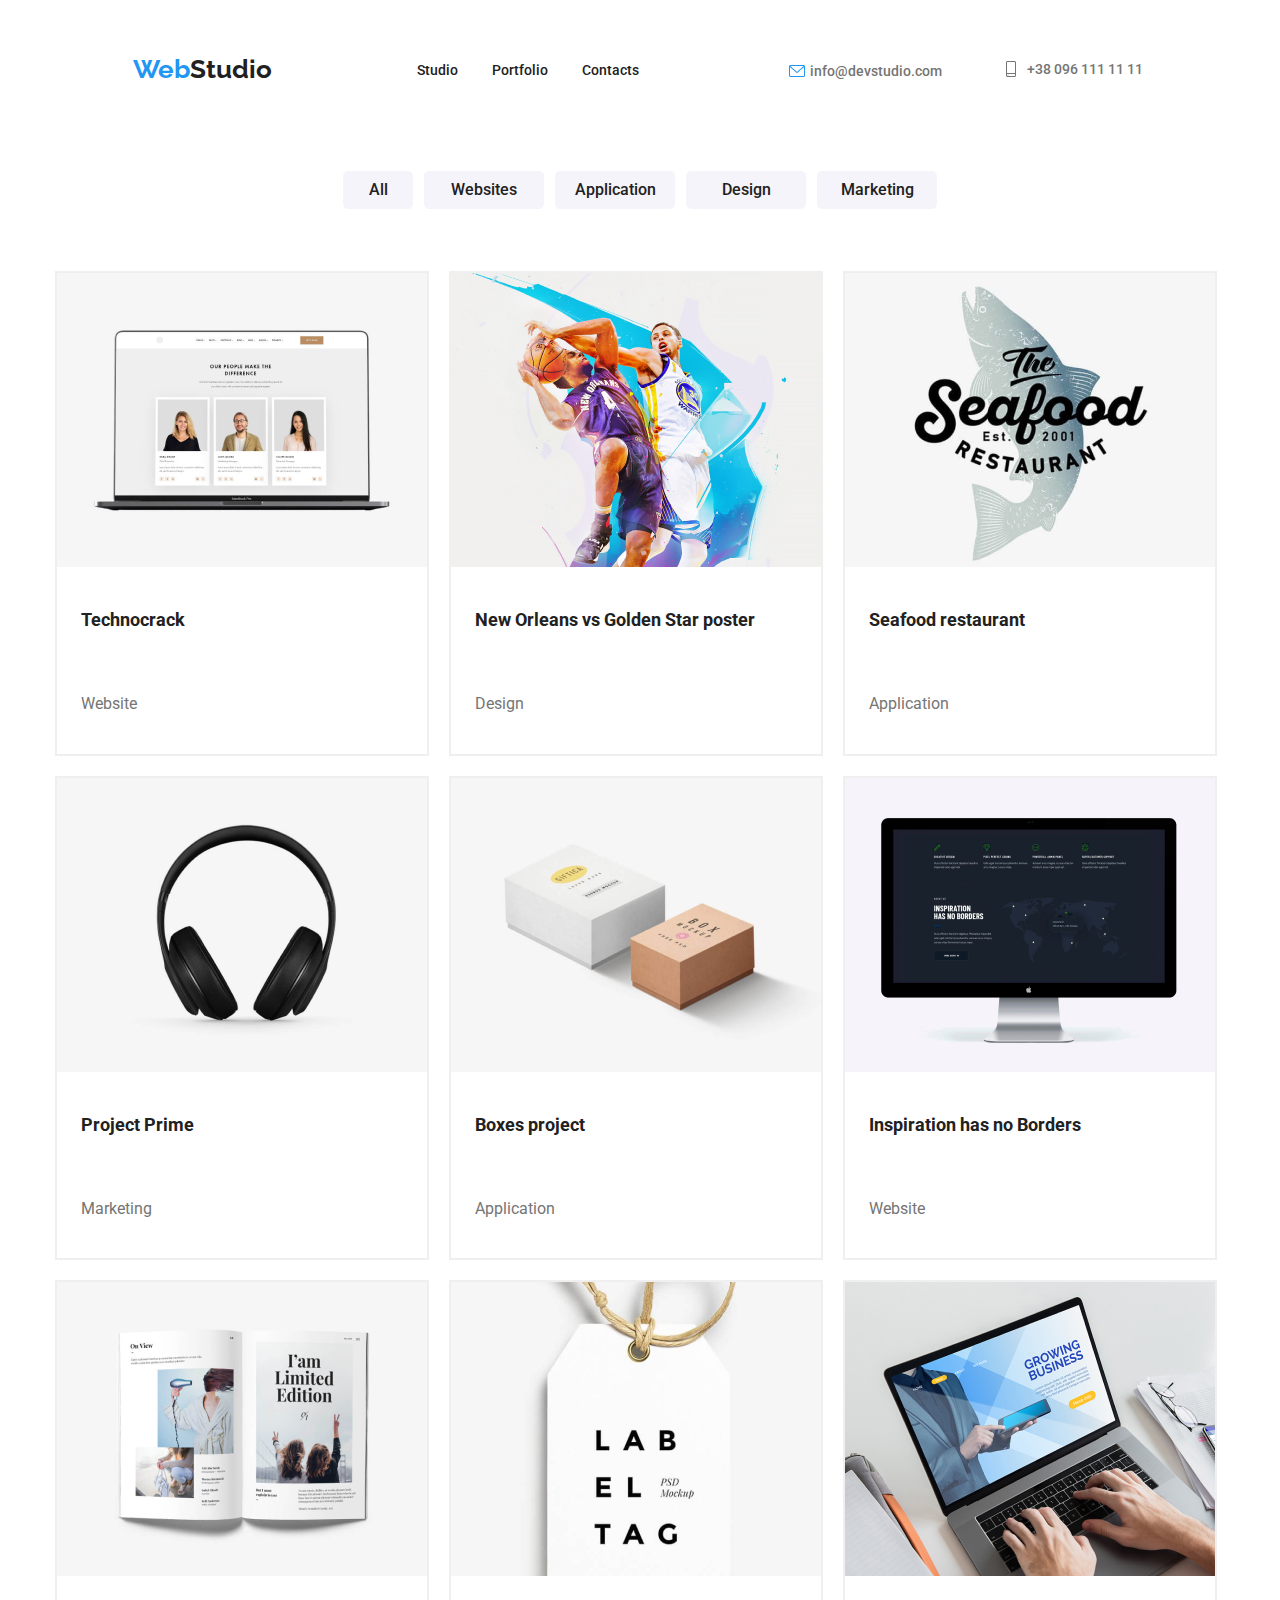
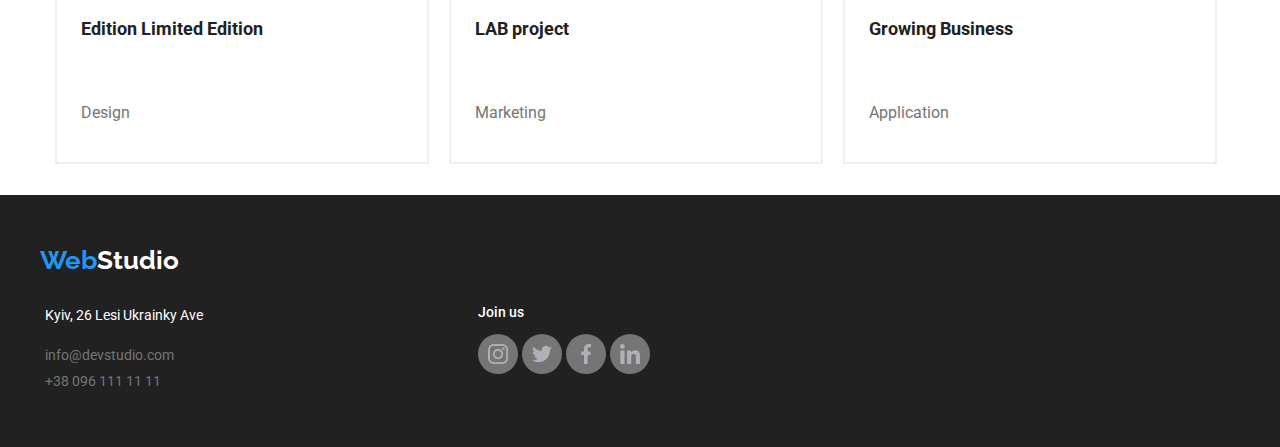
==== commit 829df064: "updated" ====
--- a/porfolio.html
+++ b/porfolio.html
@@ -113,36 +113,36 @@
         </main>
         <footer class="footer">
             <div class="container">
-            <a href="#" class="main-footer-link"><span class="footer-ingredient">Web</span>Studio</a>
-        <address class="footer-address">
-        <ul class="footer-list">
-            <li class="footer-item">
-                <p class="footer-paragraph">Kyiv, 26 Lesi Ukrainky Ave</p>
-            </li>
-            <li class="footer-item">
-                <a href="#" class="footer-link">info@devstudio.com</a>
-            </li>
-            <li class="footer-item">
-                <a href="#" class="footer-link">+38 096 111 11 11</a>
-            </li>
-        </ul>
-        </address> 
-        <address class="footer-contact">
-            <ul class="contact-list">
-                <li class="contact-item">
-                    <img src="./images/instagram2.png" alt="instagram" class="contact-image">
+                <a href="#" class="main-footer-link"><span class="footer-ingredient">Web</span>Studio</a>
+            <address class="footer-address">
+                <div class="footer-container">
+            <ul class="footer-list">
+                <li class="footer-item">
+                    <p class="footer-paragraph">Kyiv, 26 Lesi Ukrainky Ave</p>
                 </li>
-                <li class="contact-item">
-                    <img src="./images/twitter1.png" alt="twitter" class="contact-image">
+                <li class="footer-item">
+                    <a href="#" class="footer-link">info@devstudio.com</a>
                 </li>
-                <li class="contact-item">
-                    <img src="./images/facebook1.png" alt="facebook" class="contact-image">
-                </li>
-                <li class="contact-item">
-                    <img src="./images/linkedin1.png" alt="linkedin" class="contact-image">
+                <li class="footer-item">
+                    <a href="#" class="footer-link">+38 096 111 11 11</a>
                 </li>
             </ul>
-        </address>
+                <ul class="contact-list">
+                    <h3 class="contact-title">Join us</h3>
+                    <li class="contact-item">
+                        <a href="#" class="contact-link"><img src="./images/instagram2.png" alt="instagram" class="contact-image"></a>
+                    </li>
+                    <li class="contact-item">
+                        <a href="#" class="contact-link"><img src="./images/twitter1.png" alt="twitter" class="contact-image"></a>
+                    </li>
+                    <li class="contact-item">
+                        <a href="#" class="contact-link"><img src="./images/facebook1.png" alt="facebook" class="contact-image"></a>
+                    </li>
+                    <li class="contact-item">
+                        <a href="#" class="contact-link"><img src="./images/linkedin1.png" alt="linkedin" class="contact-image"></a>
+                    </li>
+                </ul>
+            </div>
         <!--<form action="submit" class="email-form">
             <label for="email" class="email">Email:</label>
             <input type="email" id="email" name="email" required>
--- a/style.css
+++ b/style.css
@@ -104,6 +104,7 @@
     color: var(--accent-color);
 }
 .section-solution{
+    background-color: rgba(18, 24, 77, 0.64);
     background-image: linear-gradient(0deg, rgba(88,204,72,0.14618347338935578) 0%, rgba(227,222,61,0.0985644257703081) 100%), url(./images/Img.png);
     background-repeat: no-repeat;
     background-size: cover;
@@ -139,11 +140,13 @@
 .solution-list{
     display: flex;
     justify-content: center;
+    align-items: center;
     padding-top: 10px; 
     padding-bottom: 45px;
 }
 .solution-item{
     flex-basis: 270px;
+    
 }
 .detail-title-one{
     font-family: 'Roboto';
@@ -250,6 +253,7 @@
     padding-top: 94px;
     padding-bottom: 94px;
     background-color: var(--section-background);
+    background-size: contain;
 }
 .team-list{
     display: flex;
@@ -257,6 +261,7 @@
 }
 .team-item{
     background-color: var(--white-text-color);
+    background-size: cover;
     height: 428px;
     width: 270px;
     border-radius: 10px;
@@ -296,9 +301,11 @@
     padding-top: 15px;
 }
 .icon{
+    padding: 7px;
     background-color: var(--white-text-color);
 }
 .icon:hover{
+    border-radius: 50%;
     background-color: var(--accent-color);
 }
 .section-customer{
@@ -348,6 +355,7 @@
     align-items: center;
     border-radius: 5px;
     background-color: var(--section-background);
+    background-size: cover;
     width: 120px;
     height: 38px;
 }
@@ -385,13 +393,22 @@
     flex-wrap: wrap;
     gap: 20px;
 }
+
 .second-gallery-item{
     flex-basis: calc((100% - 60px) /3);
     border: 2px solid #EEEE;
     
 }
+.second-gallery-item:hover{
+    box-shadow: -2px 8px 11px 0px rgba(0,0,0,0.75);
+-webkit-box-shadow: -2px 8px 11px 0px rgba(0,0,0,0.75);
+-moz-box-shadow: -2px 8px 11px 0px rgba(0,0,0,0.75);
+}
 .footer{
-    background: var(--titles-color);
+    background-color: var(--titles-color);
+    background-size: cover;
+    margin: 0;
+    padding: 0;
 }
 .footer>.container{
     height: 252px;
@@ -423,13 +440,48 @@
     font-style: normal;
     font-weight: 400;
 }
-/*.email-form{
-    color: var(--white-text-color);
-    font-family: 'Roboto';
-    font-size: 14px;
-    font-style: normal;
-    font-weight: 400;
-}*/
+.footer-item{
+    padding: 5px;
+}
+.footer-container{
+    display: flex;
+}
+.footer-container .contact-list{
+    align-items: center;
+}
+.contact-list{
+    margin-left: 270px;
+}
+.contact-item{
+    padding: 10px;
+    background-color: var(--main-text-color);
+    border-radius: 50%;
+}
+.contact-title{
+    color: var(--white-text-color);
+    font-family: 'Roboto';
+    font-size: 14px;
+    font-style: normal;
+    font-weight: 500;
+}
+.contact-image{
+    display: flex;
+    align-items: center;
+}
+.contact-item:hover{
+    background-color: var(--accent-color);
+    border-radius: 50%;
+}
 .footer-link{
     color:var(--main-text-color);
-} +} 
+.footer-link:hover{
+    color: var(--accent-color);
+}
+/*.email-form{
+    color: var(--white-text-color);
+    font-family: 'Roboto';
+    font-size: 14px;
+    font-style: normal;
+    font-weight: 400;
+}*/
